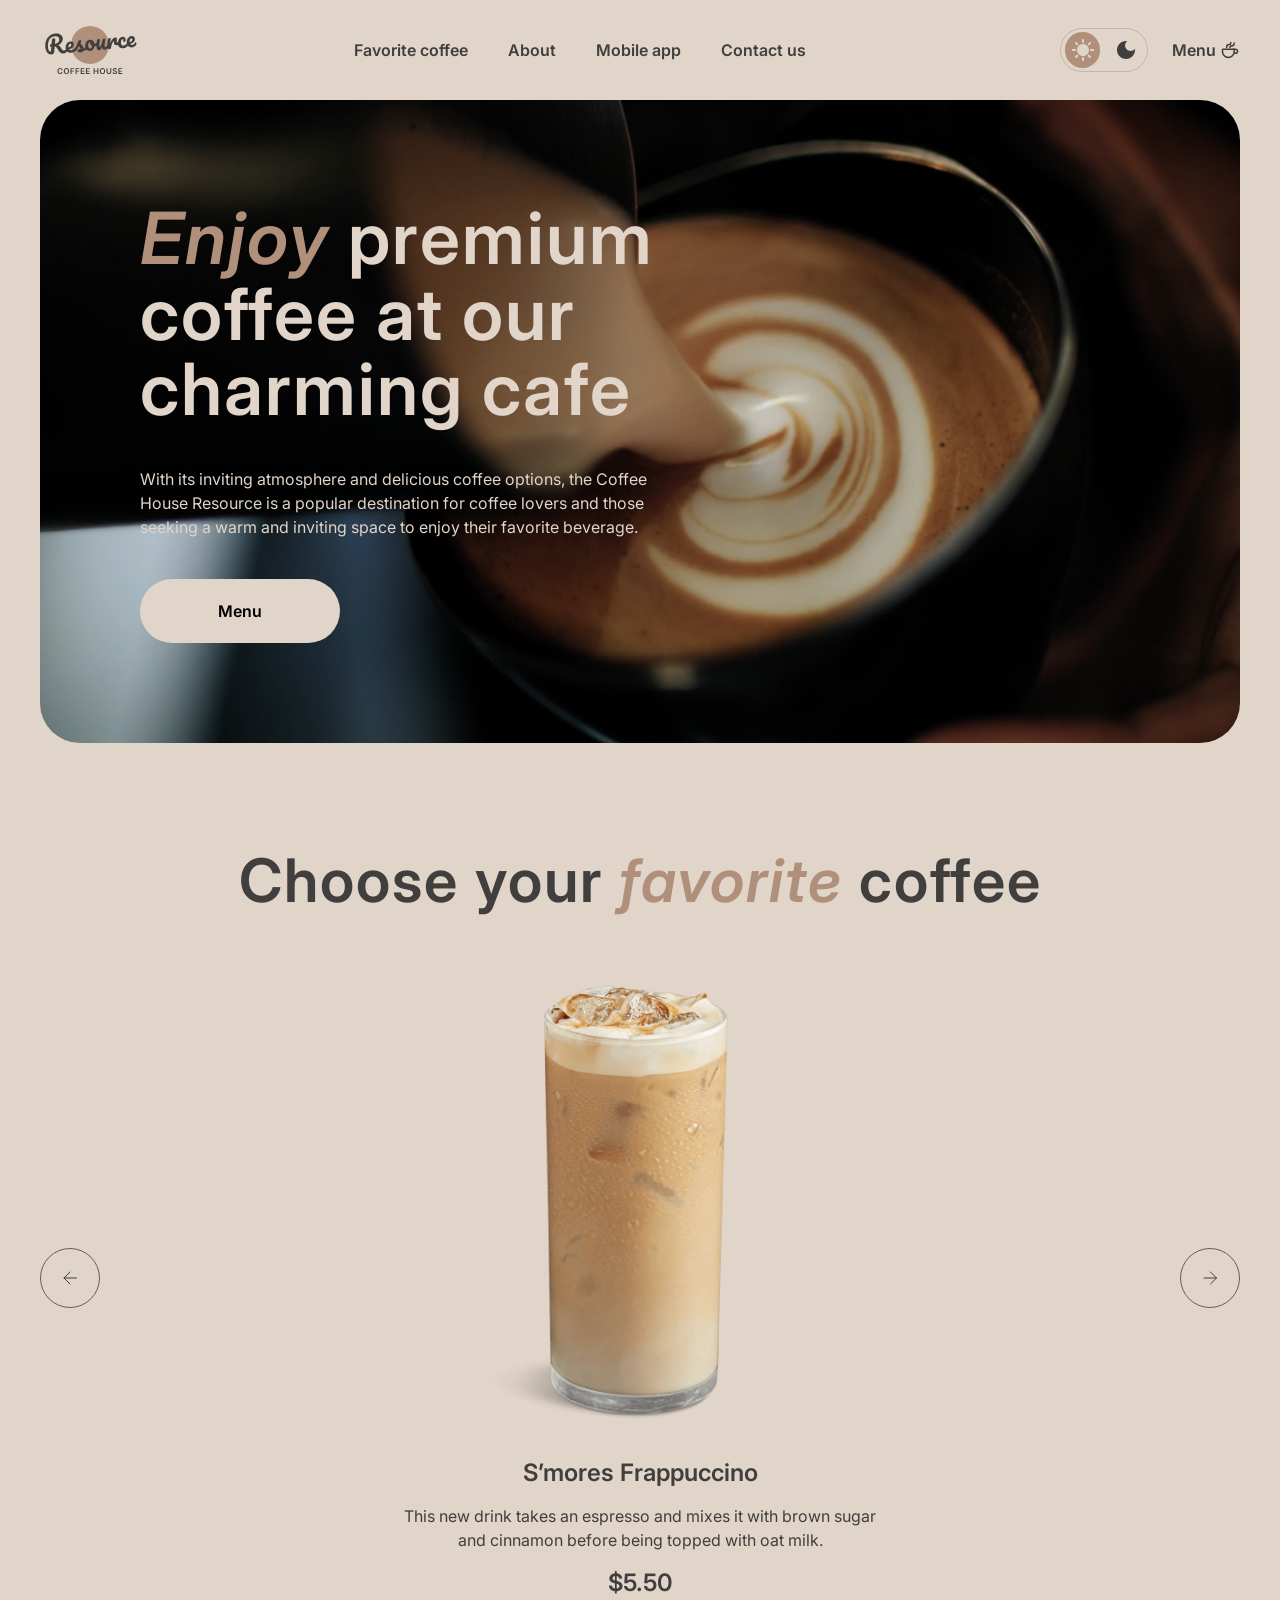
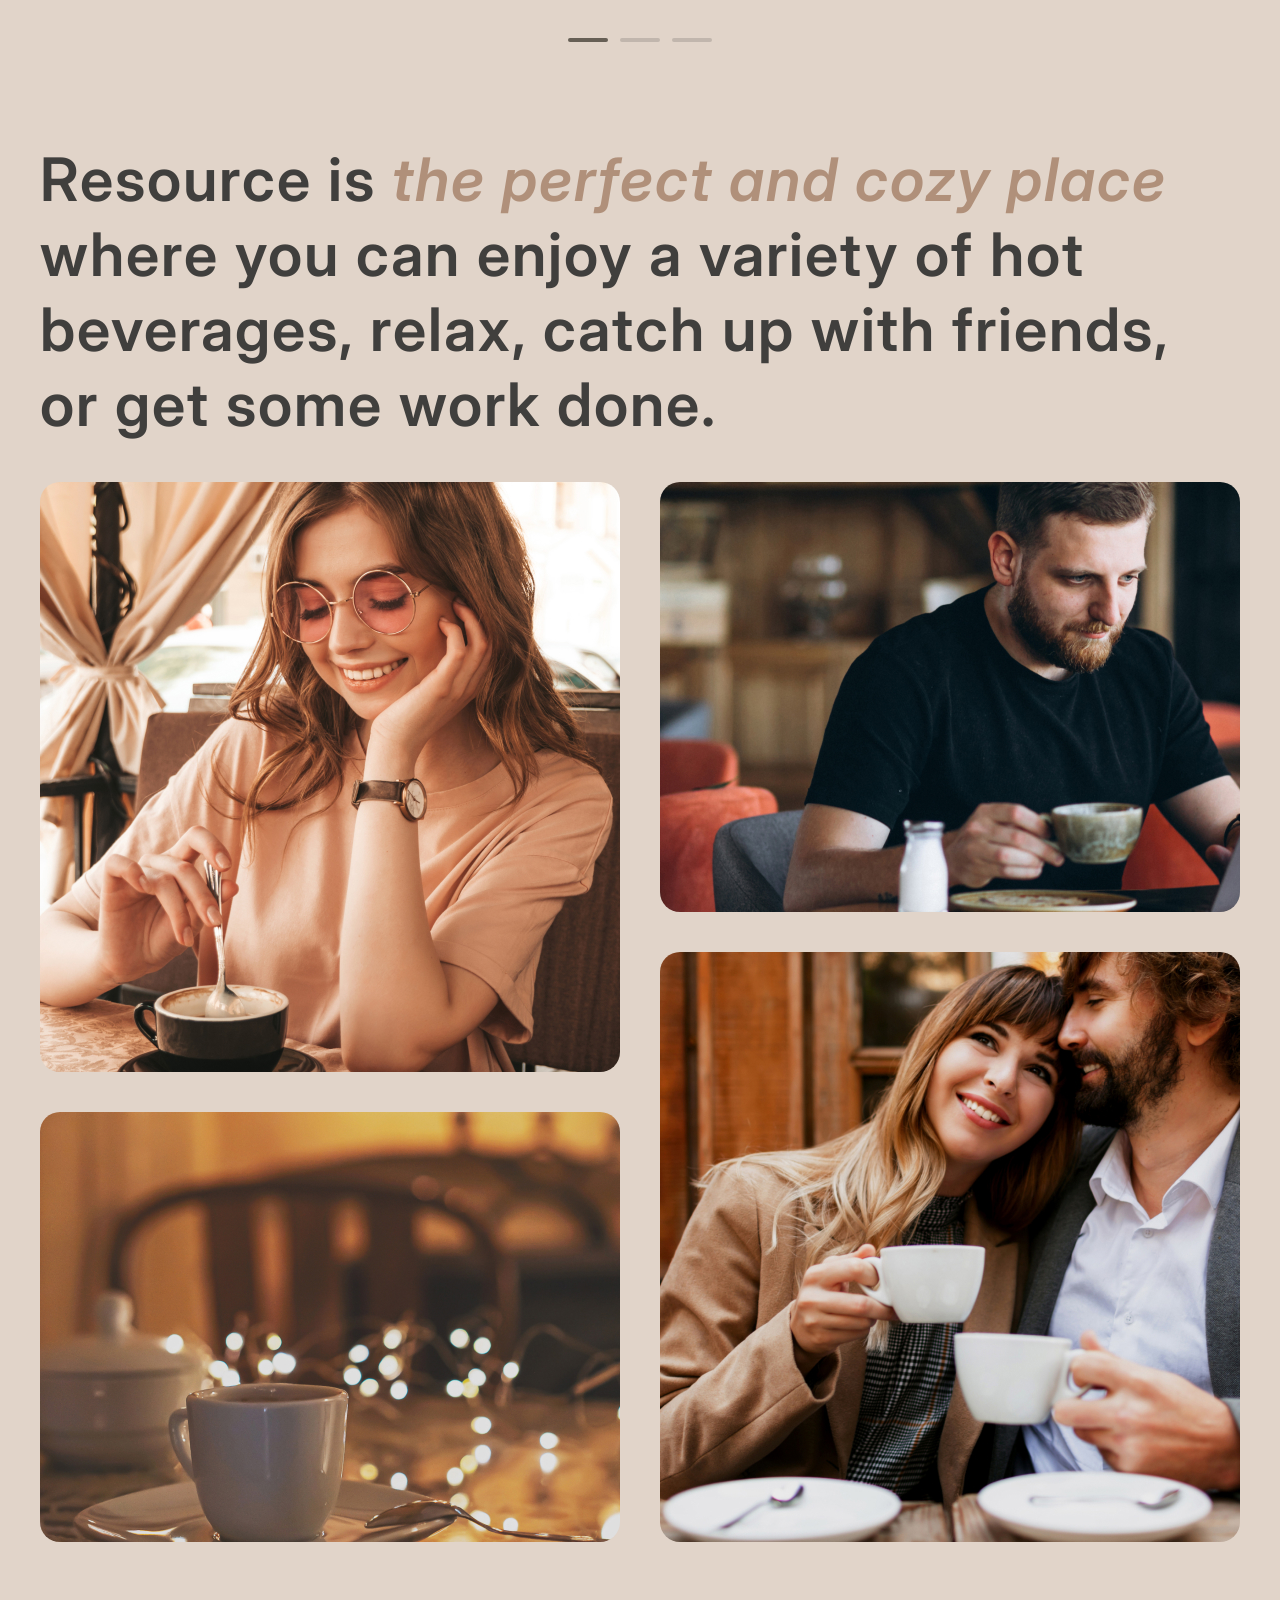
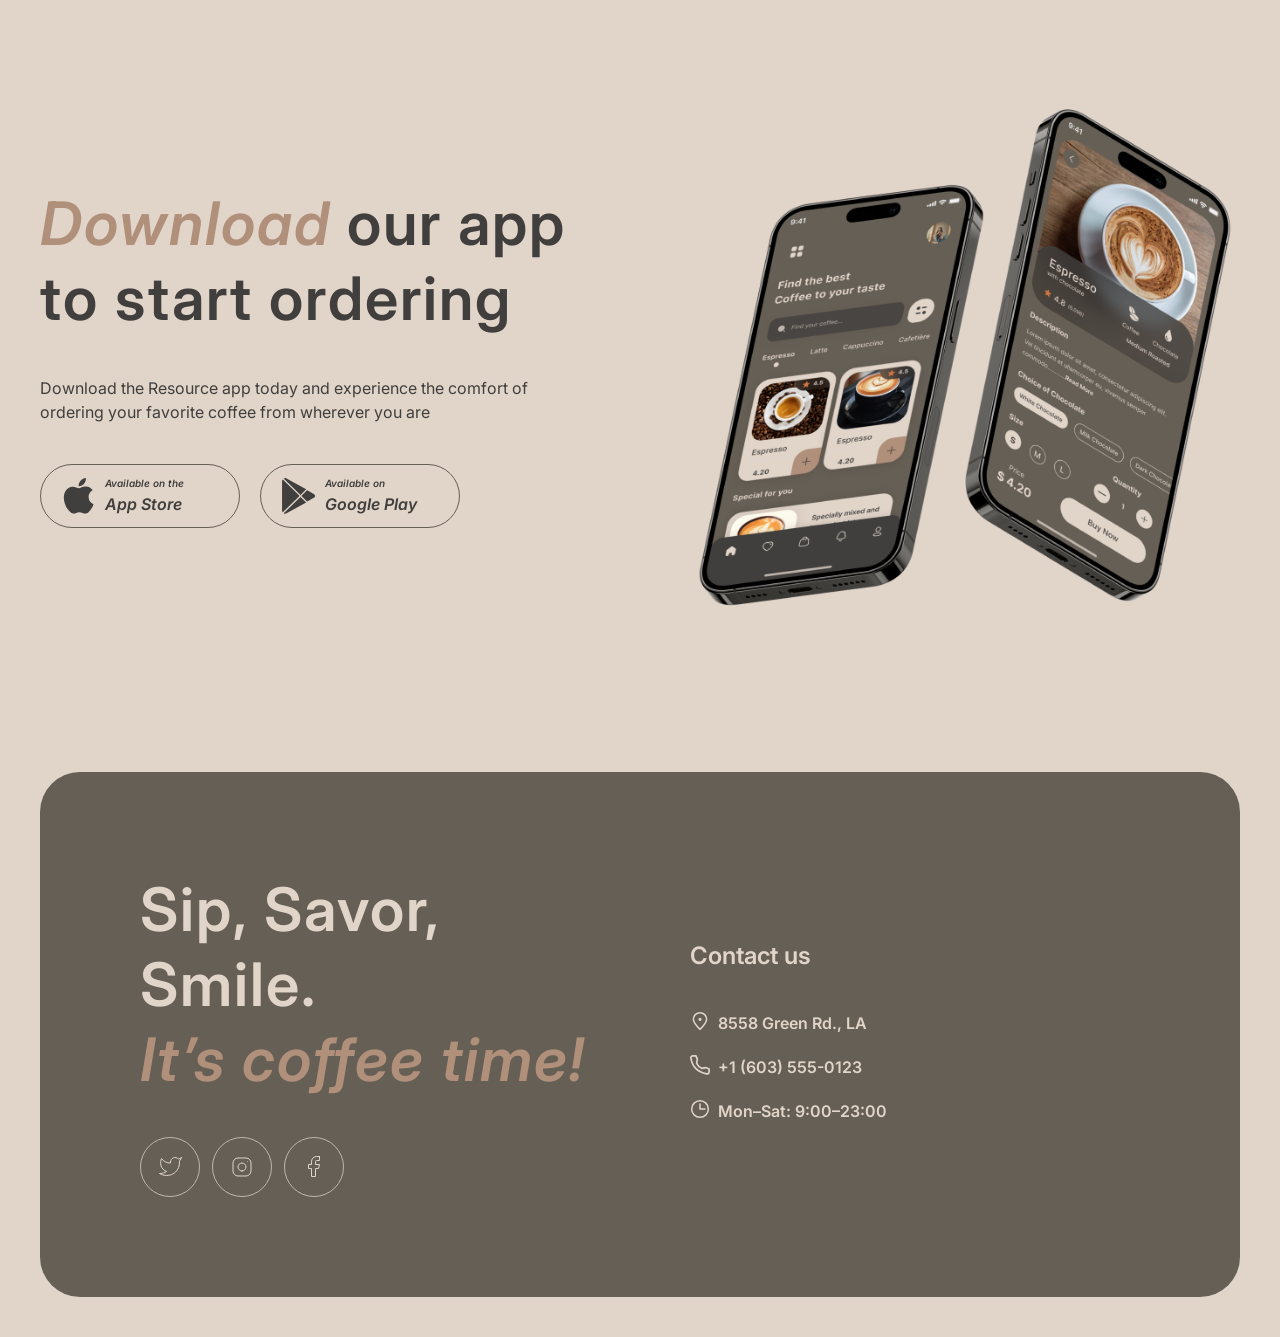
==== index.html @ 94bfe6f6 "feat: add anchors for both pages" ====
<!DOCTYPE html>
<html lang="en">
<head>
    <meta charset="UTF-8">
    <meta name="viewport" content="width=device-width, initial-scale=1.0">
    <link rel="preconnect" href="https://fonts.googleapis.com">
    <link rel="preconnect" href="https://fonts.gstatic.com" crossorigin>
    <link href="https://fonts.googleapis.com/css2?family=Inter:ital,opsz,wght@0,14..32,100..900;1,14..32,100..900&family=Montserrat:ital,wght@0,100..900;1,100..900&display=swap" rel="stylesheet">
    <link rel="stylesheet" href="css/general.css">
    <link rel="stylesheet" href="css/main.css">
    <title>Coffee House</title>
</head>
<body>
    <div class="container light-theme">
        <header>
            <a class="logo" href="#">
                <img src="images/logo.svg" alt="Coffee House logo">
            </a>
            <nav>
                <ul>
                    <li><a class="action" href="#fav-coffee">Favorite coffee</a></li>
                    <li><a class="action" href="#about">About</a></li>
                    <li><a class="action" href="#mobile-app">Mobile app</a></li>
                    <li><a class="action" href="#contacts-offer">Contact us</a></li>
                </ul>
            </nav>
            <div class="header-actions">
                <div class="theme-switch">
                    <div class="light active">
                        <img src="images/sun.svg" alt="sun icon">
                    </div>
                    <div class="dark">
                        <img src="images/moon.svg" alt="moon icon">
                    </div>
                </div>
                <div class="coffee-menu">
                    <a class="action" href="menu.html">
                        <p class="action">Menu</p>
                        <img src="images/coffee-cup.svg" alt="coffee cup icon">
                    </a>
                </div>
                <div class="burger-menu">
                    <svg width="18" height="10" viewBox="0 0 18 10" fill="none" xmlns="http://www.w3.org/2000/svg">
                        <path d="M0.75 0.75H16.75" stroke="#403F3D" stroke-width="1.5" stroke-linecap="round" stroke-linejoin="round"/>
                        <path d="M0.75 8.75H16.75" stroke="#403F3D" stroke-width="1.5" stroke-linecap="round" stroke-linejoin="round"/>
                    </svg>
                </div>
            </div>
        </header>
        <main>
            <section id="hero" class="hero">
                <div class="hero-offer">
                    <h1><span>Enjoy</span> premium coffee at our charming cafe</h1>
                    <p class="medium">With its inviting atmosphere and delicious coffee options, the Coffee House Resource is a popular destination for coffee lovers and those seeking a warm and inviting space to enjoy their favorite beverage.</p>
                    <button class="action">
                        <p>Menu</p>
                        <img src="images/coffee-cup.svg" alt="coffee cup icon">
                    </button>
                </div>
            </section>
            <section id="fav-coffee" class="fav-coffee">
                <h2>Choose your <span>favorite</span> coffee</h2>
                <div class="fav-coffee-slider">
                    <div class="slider">
                        <button class="prev">
                            <img src="images/arrow-left.svg" alt="previous button">
                        </button>
                        <div class="row-slider">
                            <div class="slider-content">
                                <div class="slider-image"></div>
                                <div class="slider-description">
                                    <h3 class="name">S’mores Frappuccino</h3>
                                    <p class="medium">This new drink takes an espresso and mixes it with brown sugar and cinnamon before being topped with oat milk.</p>
                                    <h3 class="price">$5.50</h3>
                                </div>
                            </div>
                        </div>
                        <button class="next">
                            <img src="images/arrow-right.svg" alt="next button">
                        </button>
                    </div>
                    <div class="controls">
                        <svg width="40" height="4" viewBox="0 0 40 4" fill="none" xmlns="http://www.w3.org/2000/svg">
                            <rect width="40" height="4" rx="2" fill="#665F55"/>
                        </svg>
                        <svg width="40" height="4" viewBox="0 0 40 4" fill="none" xmlns="http://www.w3.org/2000/svg">
                            <rect width="40" height="4" rx="2" fill="#C1B6AD"/>
                        </svg>
                        <svg width="40" height="4" viewBox="0 0 40 4" fill="none" xmlns="http://www.w3.org/2000/svg">
                            <rect width="40" height="4" rx="2" fill="#C1B6AD"/>
                        </svg>
                    </div>
                </div>
            </section>
            <section id="about" class="about">
                <h2>Resource is <span>the perfect and cozy place</span> where you can enjoy a variety of hot beverages, relax, catch up with friends, or get some work done.</h2>
                <div class="about-images">
                    <div class="col-1">
                        <div class="row-1"></div>
                        <div class="row-2"></div>
                    </div>
                    <div class="col-2">
                        <div class="row-3"></div>
                        <div class="row-4"></div>
                    </div>
                </div>
            </section>
            <section id="mobile-app" class="mobile-app">
                <div class="mobile-app-offer">
                    <h2><span>Download</span> our app<br>to start ordering</h2>
                    <p class="medium">Download the Resource app today and experience the comfort of ordering your favorite coffee from wherever you are</p>
                    <div class="buttons">
                        <a class="action" href="#">
                            <img src="images/app-store.svg" alt="App Store logo">
                            <div class="text">
                                <span class="caption">Available on the</span>
                                <span class="action">App Store</span>
                            </div>
                        </a>
                        <a class="action" href="#">
                            <img src="images/google-play.svg" alt="Google Play logo">
                            <div class="text">
                                <span class="caption">Available on</span>
                                <span class="action">Google Play</span>
                            </div>
                        </a>
                    </div>
                </div>
                <div class="mobile-app-image"></div>
            </section>
        </main>
        <footer>
            <div id="contacts-offer" class="contacts-offer">
                <h2>Sip, Savor, Smile. <br><span>It’s coffee time!</span></h2>
                <div class="socials">
                    <button><img src="images/twitter.svg" alt="twitter icon"></button>
                    <button><img src="images/instagram.svg" alt="instagram icon"></button>
                    <button><img src="images/facebook.svg" alt="facebook icon"></button>
                </div>
            </div>
            <div class="contacts-info">
                <h3>Contact us</h3>
                <div class="contacts">
                    <div class="contact-item">
                        <img src="images/pin.svg" alt="location icon">
                        <p class="action">8558 Green Rd.,  LA</p>
                    </div>
                    <div class="contact-item">
                        <img src="images/tel.svg" alt="phone icon">
                        <p class="action">+1 (603) 555-0123</p>
                    </div>
                    <div class="contact-item">
                        <img src="images/clock.svg" alt="clock icon">
                        <p class="action">Mon–Sat: 9:00–23:00</p>
                    </div>
                </div>
            </div>
        </footer>
    </div>
</body>
</html>
---- css/general.css ----
/* General Styles */
:root {
    --text-primary: #403F3D;
    --text-inverse: #E1D4C9;
    --text-accent: #B0907A;
    --bg-page: #E1D4C9;
    --bg-container: #665F55;
    --bg-overlay: #403F3DCC;
    --border-primary: #C1B6AD;
    --border-inverse: #665F55;

    --dark-text-primary: #E1D4C9;
    --dark-text-inverse: #E1D4C9;
    --dark-text-accent: #B0907A;
    --dark-bg-page: #292826;
    --dark-bg-container: #403F3D;
    --dark-bg-overlay: #292826CC;
    --dark-border-primary: #665F55;
    --dark-border-inverse: #C1B6AD;

    --backdrop-overlay: #403F3DCC;
}

@import url('https://fonts.googleapis.com/css2?family=Inter:ital,opsz,wght@0,14..32,100..900;1,14..32,100..900&family=Montserrat:ital,wght@0,100..900;1,100..900&display=swap');

h1 {
    font-family: Inter;
    font-weight: 600;
    font-style: Semi Bold;
    font-size: 72px;
    line-height: 105%;
    letter-spacing: 2px;
}

h1.accent {
    font-style: Italic;
}

h2 {
    font-family: Inter;
    font-weight: 600;
    font-style: Semi Bold;
    font-size: 60px;
    line-height: 125%;
    letter-spacing: 2px;
}

h2.accent {
    font-style: Italic;
}

h3 {
    font-family: Inter;
    font-weight: 600;
    font-style: Semi Bold;
    font-size: 24px;
    line-height: 125%;
    letter-spacing: 0%;
}

.medium {
    font-family: Inter;
    font-weight: 400;
    font-style: Regular;
    font-size: 16px;
    line-height: 150%;
    letter-spacing: 0px;
}

.caption {
    font-family: Inter;
    font-weight: 600;
    font-style: Semi Bold;
    font-size: 10px;
    line-height: 140%;
    letter-spacing: 0%;
}

.action {
    font-family: Inter;
    font-weight: 600;
    font-style: Semi Bold;
    font-size: 16px;
    line-height: 150%;
    letter-spacing: 0%;
}

.burger-link {
    font-family: Inter;
    font-weight: 600;
    font-style: Semi Bold;
    font-size: 32px;
    line-height: 125%;
    letter-spacing: 0%;
}
/* End of General Styles */

/*================================================================================*/

/* Reset Styles */
* {
    box-sizing: border-box;
    margin: 0;
    padding: 0;
}

html {
    scroll-behavior: smooth;
}

a {
    text-decoration: none;
    color: inherit;
}
/* End of Reset Styles */

/* Container Styles */
.container {
    max-width: 1440px;
    margin: 0 auto;
    display: flex;
    flex-direction: column;
    padding: 20px 40px 40px;
}

.container.light-theme {
    background-color: var(--bg-page);
    color: var(--text-primary);
}

.container.light-theme span {
    color: var(--text-accent);
    font-style: Italic;
}

.container.light-theme .hero, .container.light-theme footer {
    color: var(--text-inverse);
}
/* End of Container Styles */

/* Header Styles */
.logo {
    display: flex;
}

header {
    display: flex;
    justify-content: space-between;
    align-items: center;

    margin-bottom: 20px;
}

header > nav {
    margin-right: 40px;
}

header > nav > ul {
    display: flex;
    gap: 40px;
    list-style: none;
}

.header-actions {
    display: flex;
    gap: 24px;
    align-items: center;
}

.theme-switch {
    display: flex;
    align-items: center;
    justify-content: space-between;
    gap: 8px;

    padding: 4px;
    width: 88px;
    height: 44px;
    
    border: 1px solid var(--border-primary);
    border-radius: 100px;
}

.light, .dark {
    display: flex;
    align-items: center;
    justify-content: center;

    padding: 1px;
    width: 36px;
    height: 36px;

    border-radius: 100px;
    cursor: pointer;
}

.light.active {
    background-color: var(--text-accent);
}

.coffee-menu {
    display: flex;
    align-items: center;
    justify-content: space-between;
    gap: 8px;
}

.coffee-menu a {
    display: flex;
    align-items: center;
    gap: 4px;

    height: 28px;
}

.burger-menu {
    display: none;
}
/* End of Header Styles */

/*Footer Styles */
footer {
    display: flex;
    justify-content: space-between;
    align-items: center;

    margin-top: 100px;
    padding: 100px;
    border-radius: 40px;
    gap: 100px;

    background-color: var(--bg-container);
}

.contacts-offer {
    display: flex;
    flex-direction: column;
    gap: 40px;

    flex: 1;
}

.socials {
    display: flex;
    gap: 12px;
}

.socials button {
    display: flex;
    align-items: center;
    justify-content: center;

    width: 60px;
    height: 60px;

    border-radius: 100px;
    border: 1px solid var(--border-primary);

    background-color: var(--bg-container);
    cursor: pointer;
}

.contacts-info {
    display: flex;
    flex-direction: column;
    gap: 40px;

    flex: 1;
}

.contacts {
    display: flex;
    flex-direction: column;
    gap: 16px;
}

.contact-item {
    display: flex;
    align-items: flex-start;
    gap: 8px;

    height: 28px;
}
/* End of Footer Styles */

@media (max-width: 768px) {
    /* Responsive Header Styles */
    .burger-menu {
        display: flex;
        align-items: center;
        justify-content: center;

        width: 44px;
        height: 44px;

        border: 1px solid var(--border-inverse);
        border-radius: 100px;
    }

    .theme-switch {
        width: 104px;
        height: 52px;
    }

    .light, .dark {
        width: 44px;
        height: 44px;
    }

    header > nav, .coffee-menu {
        display: none;
    }
    /* End of Responsive Header Styles */
}

@media (max-width: 992px) {
    /* Responsive Footer Styles for Medium Screens */
    footer {
        flex-direction: column;
        align-items: flex-start;
        padding: 100px 60px;
    }
    /* End of Responsive Footer Styles for Medium Screens */
}

@media (max-width: 380px) {
    /* Responsive Text for Extra Small Screens */
    h1 {
        font-size: 42px;
        line-height: 115%;
    }

    h2 {
        font-size: 32px;
        letter-spacing: 1px;
    }
    /* End of Responsive Text for Extra Small Screens */

    .container {
        padding: 20px 16px 40px;
    }

    /* Header Styles for Extra Small Screens */
    .header-actions {
        gap: 12px;
    }
    /* End of Header Styles for Extra Small Screens */

    footer {
        padding: 60px 16px;
        gap: 40px;
    }
}
---- css/main.css ----
main {
    display: flex;
    flex-direction: column;
    gap: 100px;
}

section {
    max-width: 1360px;
}

/* Hero Section */
.hero {
    background-image: url("../images/img-hero.jpg");
    background-size: cover;
    background-position: center;

    border-radius: 40px;
    padding: 100px;
}

.hero-offer {
    display: flex;
    flex-direction: column;
    justify-content: space-between;
    align-items: start;
    gap: 40px;

    max-width: 530px;
    width: 100%;
}

.hero-offer > button {
    display: flex;
    justify-content: center;
    gap: 8px;

    width: 200px;
    padding: 20px 78px;

    border-radius: 100px;
    border: none;

    background-color: var(--bg-page);
    cursor: pointer;
}

.hero-offer > button img {
    display: none;
}
/* End of Hero Section */

/* Favorite Coffee Section */
.fav-coffee {
    display: flex;
    flex-direction: column;
    align-items: center;
    gap: 40px;
}

.fav-coffee-slider {
    display: flex;
    flex-direction: column;
    gap: 40px;
    width: 100%;
}

.slider {
    display: flex;
    justify-content: space-between;
    align-items: center;
    gap: 40px;
    width: 100%;
}

.slider-content {
    display: flex;
    flex-direction: column;
    gap: 20px;

    max-width: 480px;
}

.slider-image {
    background-image: url("../images/coffee-slider-1.png");
    background-size: cover;
    background-position: center;
    height: 480px;
}

.slider-description {
    display: flex;
    flex-direction: column;
    align-items: center;
    justify-content: center;
    text-align: center;
    gap: 16px;
}

.prev, .next {
    display: flex;
    justify-content: center;
    align-items: center;

    width: 60px;
    height: 60px;
    border-radius: 100px;
    border: 1px solid var(--border-inverse);
    background-color: var(--bg-page);
    cursor: pointer;
}

.controls {
    display: flex;
    justify-content: center;
    align-items: center;
    gap: 12px;
}
/* End of Favorite Coffee Section */

/* About Section */
.about {
    display: flex;
    flex-direction: column;
    gap: 40px;

    text-align: left;
}

.about-images {
    display: flex;
    justify-content: space-between;
    align-items: center;
    gap: 40px;
}

.col-1, .col-2 {
    display: flex;
    flex-direction: column;

    gap: 40px;
    width: 100%;
}

.row-1 {
    background-image: url("../images/about-1.jpg");
}
.row-2 {
    background-image: url("../images/about-2.jpg");
}
.row-3 {
    background-image: url("../images/about-3.jpg");
}
.row-4 {
    background-image: url("../images/about-4.jpg");
}

.row-1, .row-2, .row-3, .row-4 {
    background-position: center;
    border-radius: 20px;
}

.row-1, .row-4 {
    height: 590px;
}

.row-2, .row-3 {
    height: 430px;
}
/* End of About Section */

/* Mobile App Section */
.mobile-app {
    display: flex;
    justify-content: space-between;
    align-items: center;
    gap: 100px;
}

.mobile-app-offer {
    display: flex;
    flex-direction: column;
    gap: 40px;
    flex: 1;
}

.buttons {
    display: flex;
    flex-wrap: wrap;
    gap: 20px;
}

.buttons > a {
    display: flex;
    align-items: center;

    width: 200px;
    height: 64px;
    padding: 12px 20px;
    gap: 8px;

    border: 1px solid var(--border-inverse);
    border-radius: 100px;
}

.buttons > a > .text {
    display: flex;
    flex-direction: column;
    gap: 2px;
}

.buttons > a > .text > span {
    color: var(--text-primary);
}

.buttons > a > img {
    width: 36px;
    height: 36px;
}

.mobile-app-image {
    width: 100%;
    height: 630px;
    background-image: url("../images/mobile-screens.png");
    background-size: contain;
    background-position: center;
    background-repeat: no-repeat;
    flex: 1;
}
/* End of Mobile App Section */

/*==========================================================================================*/

@media (max-width: 768px) {
    /* Responsive Hero Section */
    .hero {
        padding: 100px 60px;
    }

    .hero-offer > button img {
        display: block;
    }
    /* End of Responsive Hero Section */

    /* Responsive Favorite Coffee Section */
    .fav-coffee {
        text-align: center;
    }
    /* End of Responsive Favorite Coffee Section */

    /* Responsive About Section */
    .about-images {
        flex-direction: column;
    }
    
    .row-2, .row-3 {
        display: none;
    }
    /* End of Responsive About Section */
}

@media (max-width: 992px) {
    /* Responsive Mobile App Section */
    .mobile-app {
        flex-direction: column;
    }

    .mobile-app-image {
        flex: auto;
    }
    /* End of Responsive Mobile App Section */
}

@media (max-width: 380px) {
    /* Responsive Hero Section for Extra Small Screens */
    .hero {
        padding: 60px 16px;
    }
    /* End of Responsive Hero Section for Extra Small Screens */

    /* Favorite Coffee Section for Extra Small Screens */
    .slider-image {
        height: 348px;
    }

    .prev, .next {
        display: none;
    }
    /* End of Favorite Coffee Section for Extra Small Screens */

    /* Responsive Mobile App Section for Extra Small Screens */
    .mobile-app {
        gap: 40px;
    }

    .mobile-app-image {
        height: 348px;
    }
    /* End of Responsive Mobile App Section for Extra Small Screens */
}
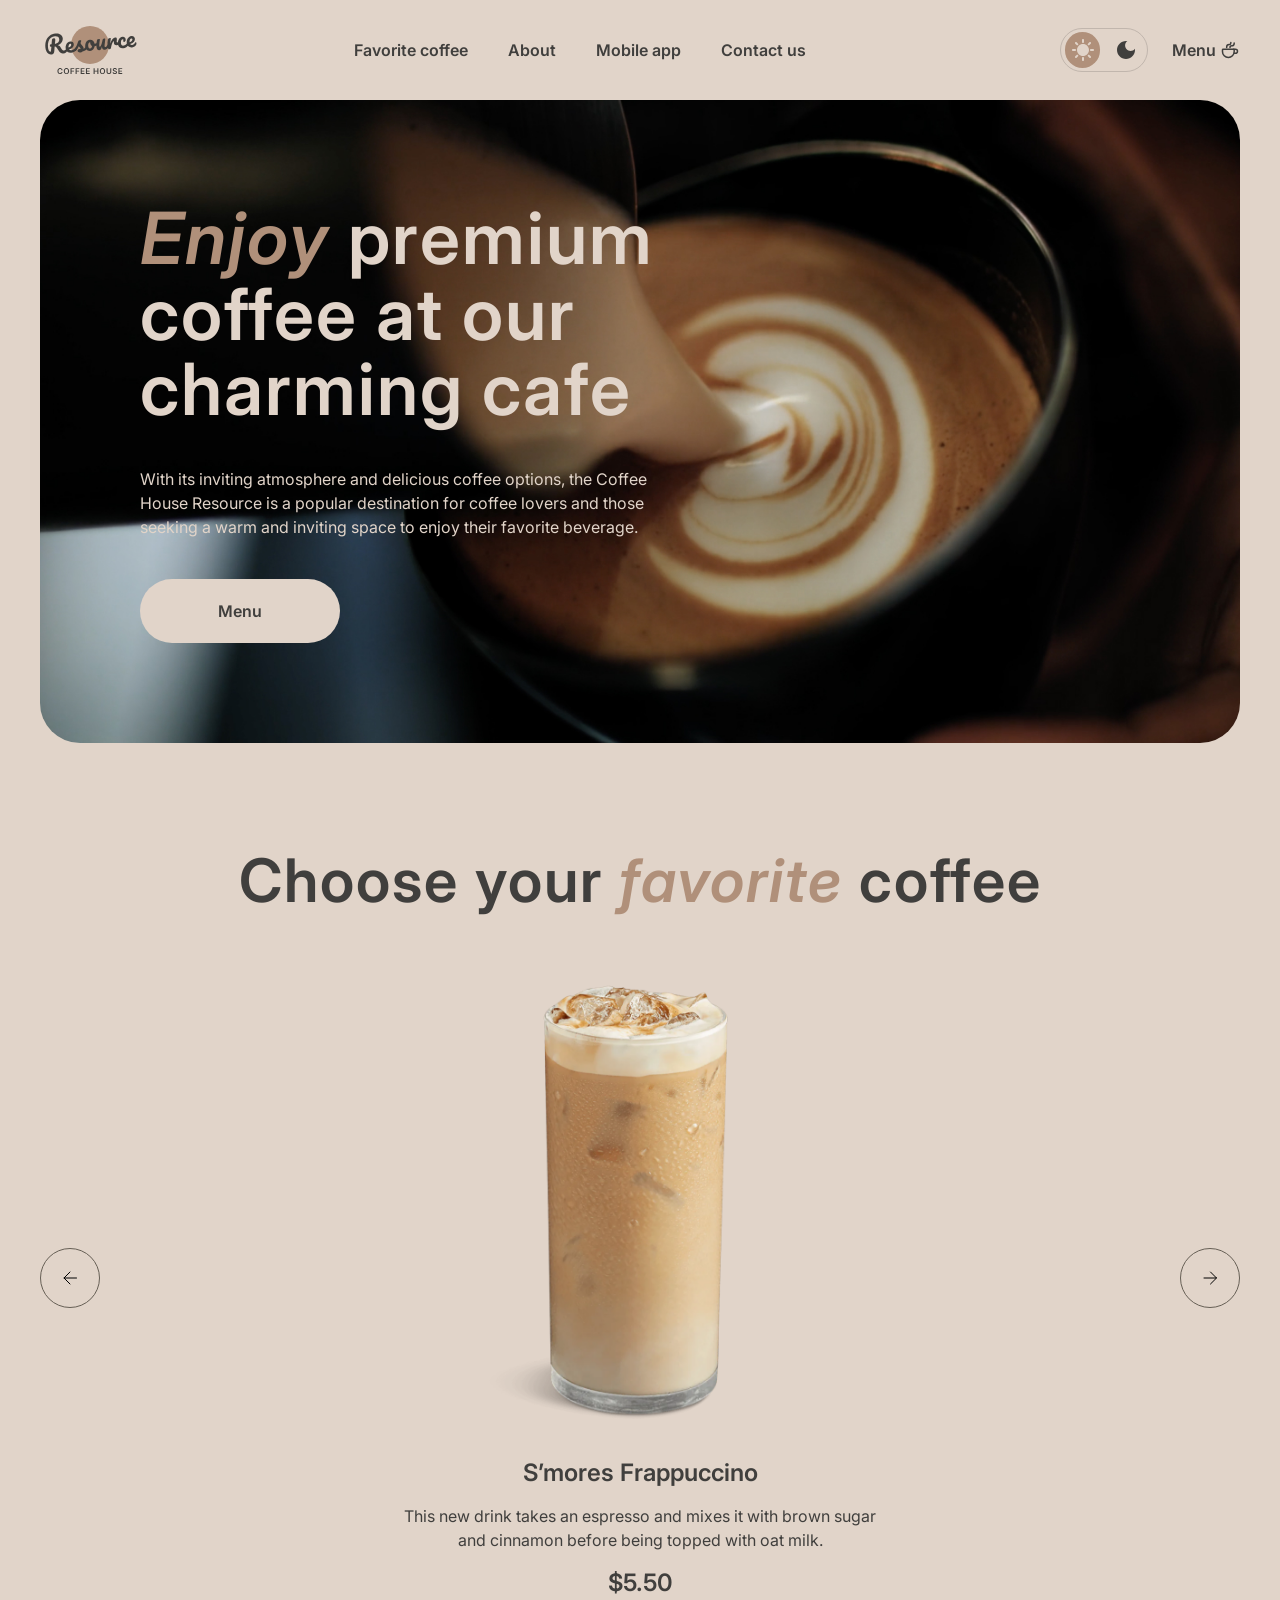
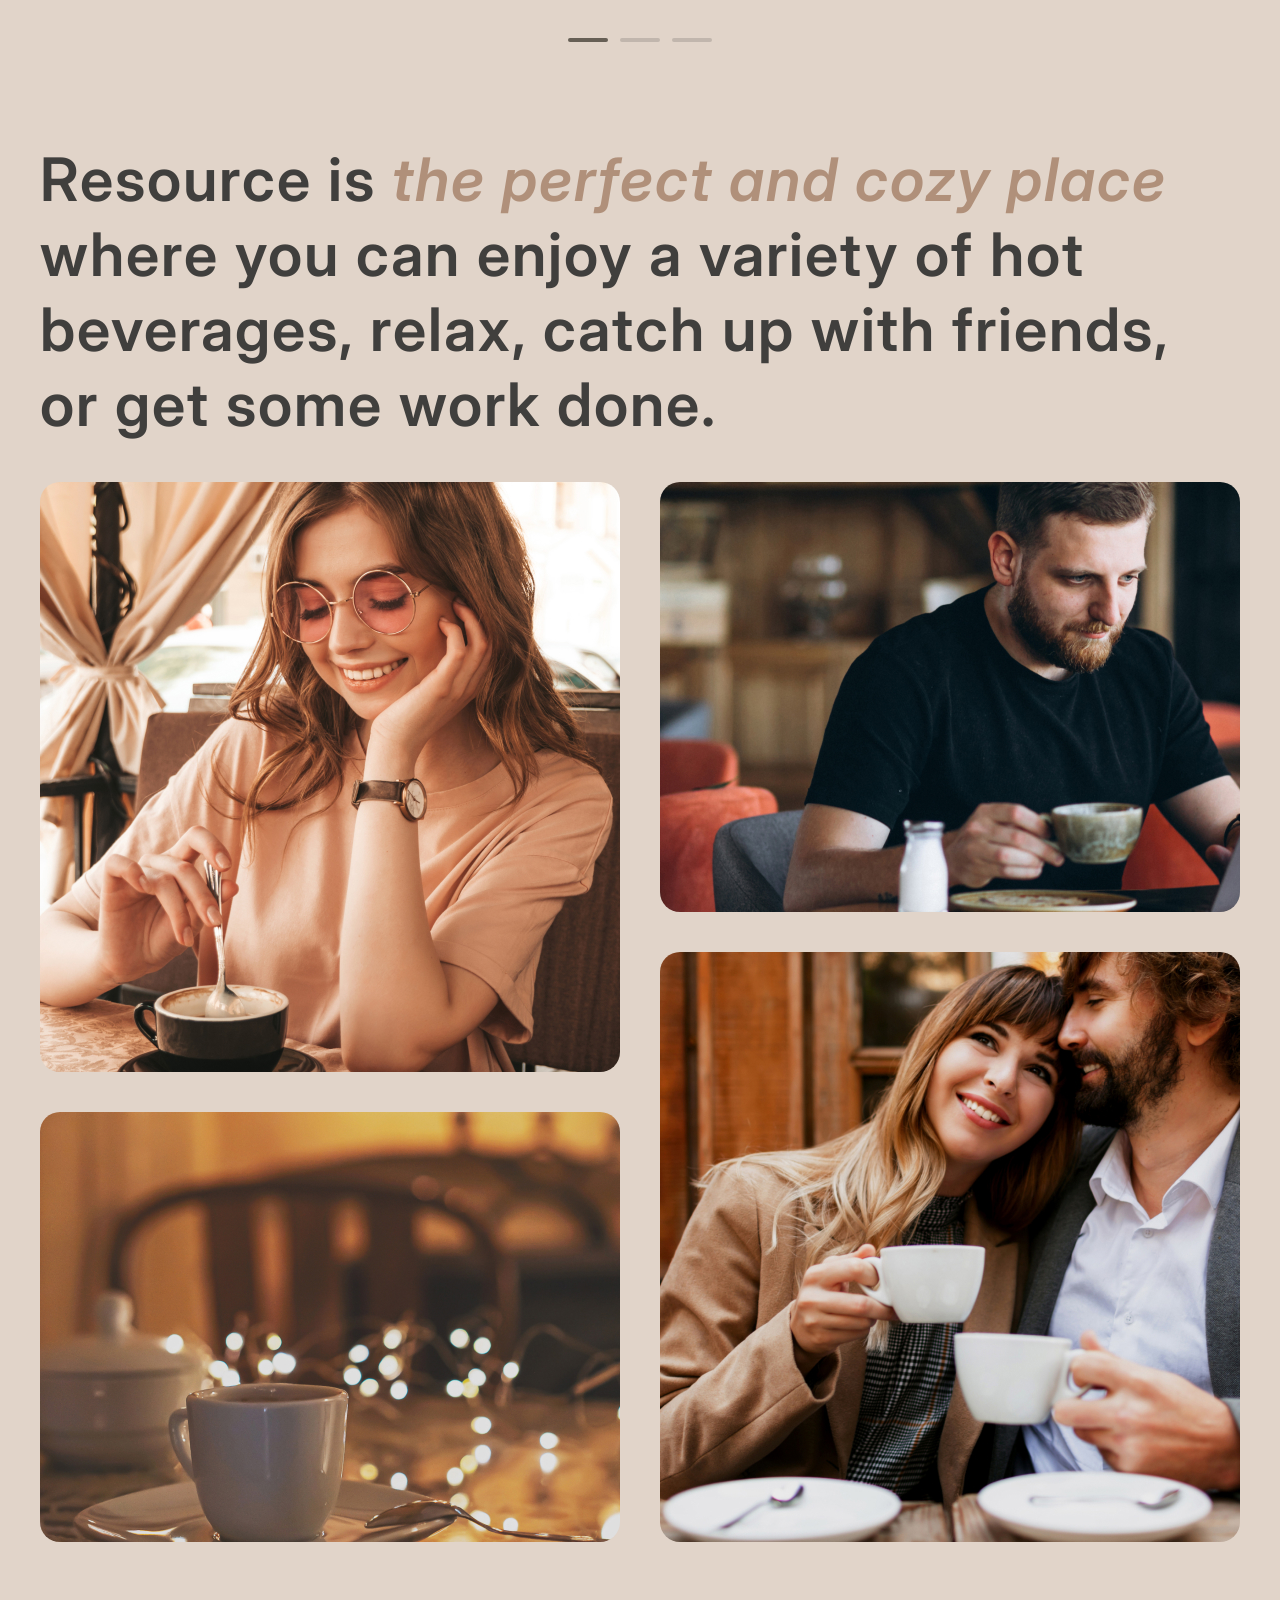
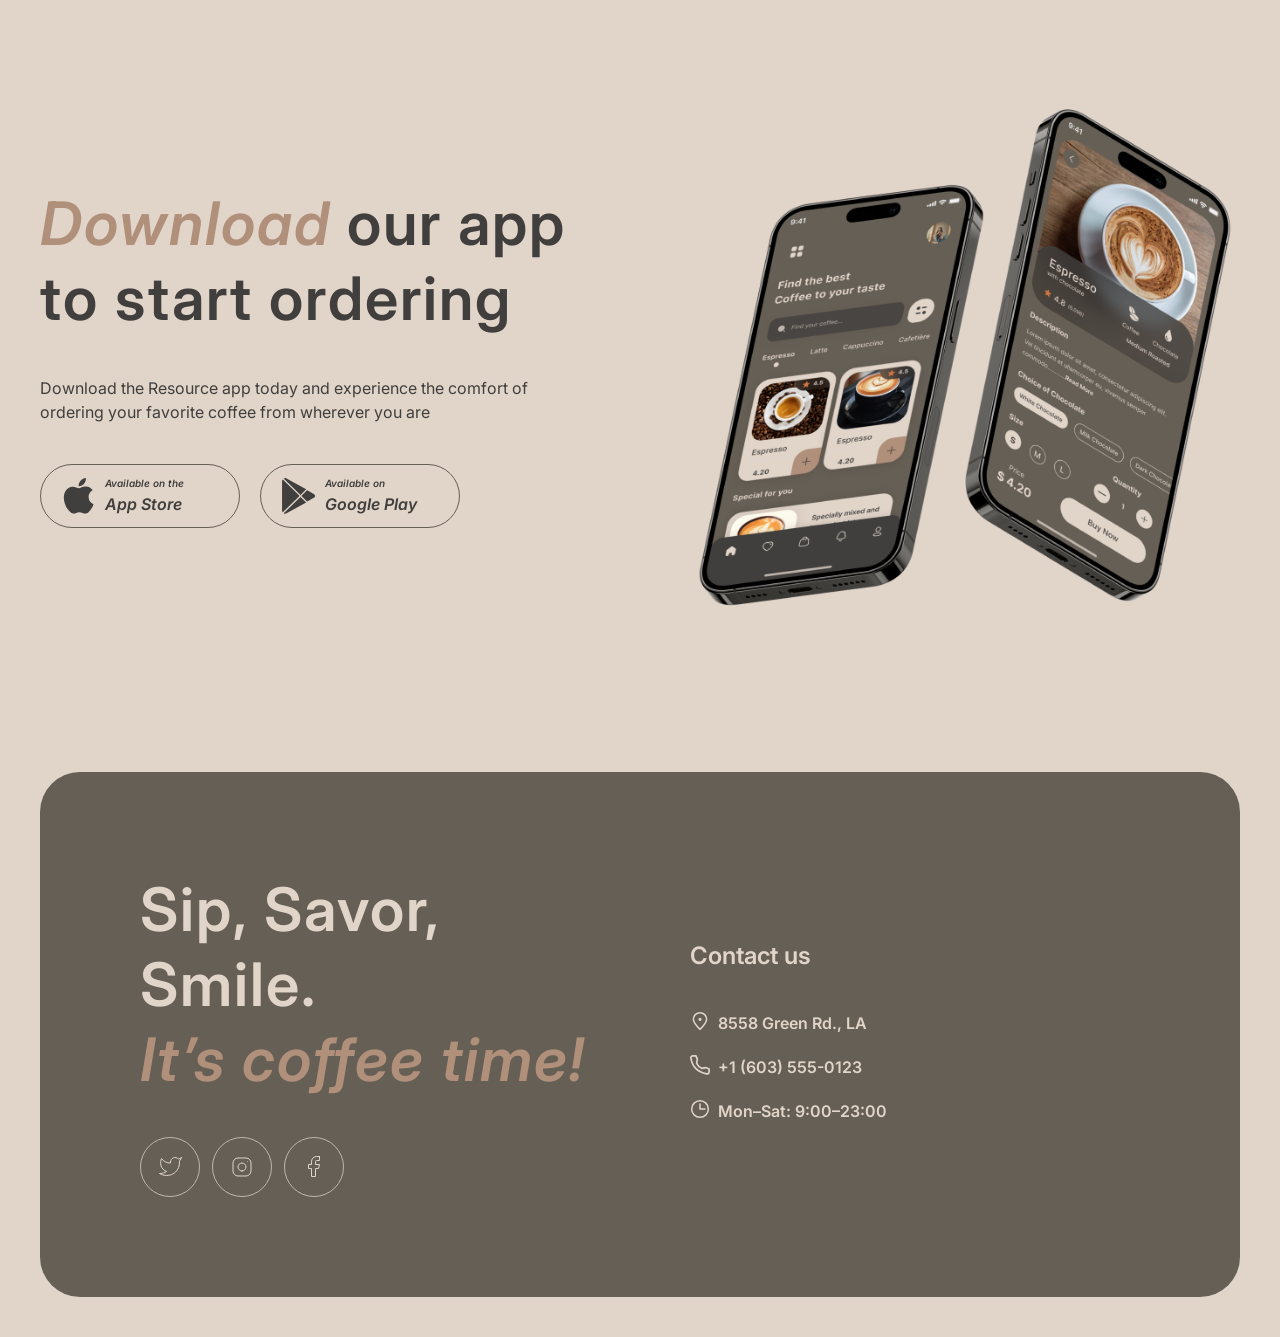
==== commit a59f7843: "feat: add hover effects" ====
--- a/index.html
+++ b/index.html
@@ -8,6 +8,7 @@
     <link href="https://fonts.googleapis.com/css2?family=Inter:ital,opsz,wght@0,14..32,100..900;1,14..32,100..900&family=Montserrat:ital,wght@0,100..900;1,100..900&display=swap" rel="stylesheet">
     <link rel="stylesheet" href="css/general.css">
     <link rel="stylesheet" href="css/main.css">
+    <link rel="stylesheet" href="css/hover.css">
     <title>Coffee House</title>
 </head>
 <body>
@@ -27,10 +28,14 @@
             <div class="header-actions">
                 <div class="theme-switch">
                     <div class="light active">
-                        <img src="images/sun.svg" alt="sun icon">
+                        <svg width="22" height="22" viewBox="0 0 22 22" xmlns="http://www.w3.org/2000/svg">
+                            <path d="M10 3V1C10 0.45 10.45 0 11 0C11.55 0 12 0.45 12 1V3C12 3.55 11.55 4 11 4C10.45 4 10 3.55 10 3ZM17.36 6.05L18.77 4.63C19.16 4.24 19.16 3.61 18.77 3.22C18.38 2.83 17.75 2.83 17.36 3.22L15.95 4.64C15.56 5.03 15.56 5.66 15.95 6.05C16.34 6.44 16.97 6.44 17.36 6.05ZM21 10H19C18.45 10 18 10.45 18 11C18 11.55 18.45 12 19 12H21C21.55 12 22 11.55 22 11C22 10.45 21.55 10 21 10ZM11 18C10.45 18 10 18.45 10 19V21C10 21.55 10.45 22 11 22C11.55 22 12 21.55 12 21V19C12 18.45 11.55 18 11 18ZM4.64 6.05L3.22 4.64C2.83 4.25 2.83 3.61 3.22 3.23C3.61 2.85 4.25 2.84 4.63 3.23L6.04 4.64C6.43 5.03 6.43 5.67 6.04 6.05C5.65 6.43 5.02 6.44 4.64 6.05ZM15.95 15.95C15.56 16.34 15.56 16.98 15.95 17.36L17.36 18.77C17.75 19.16 18.39 19.16 18.77 18.77C19.16 18.38 19.16 17.74 18.77 17.36L17.36 15.95C16.98 15.56 16.34 15.56 15.95 15.95ZM1 12H3C3.55 12 4 11.55 4 11C4 10.45 3.55 10 3 10H1C0.45 10 0 10.45 0 11C0 11.55 0.45 12 1 12ZM4.64 18.78L6.05 17.37C6.44 16.98 6.44 16.34 6.05 15.96C5.66 15.58 5.02 15.57 4.64 15.96L3.23 17.37C2.84 17.76 2.84 18.4 3.23 18.78C3.61 19.17 4.25 19.17 4.64 18.78ZM11 5C7.69 5 5 7.69 5 11C5 14.31 7.69 17 11 17C14.31 17 17 14.31 17 11C17 7.69 14.31 5 11 5Z"/>
+                        </svg>
                     </div>
                     <div class="dark">
-                        <img src="images/moon.svg" alt="moon icon">
+                        <svg width="18" height="18" viewBox="0 0 18 18" xmlns="http://www.w3.org/2000/svg">
+                            <path d="M9 0C4.03 0 0 4.03 0 9C0 13.97 4.03 18 9 18C13.97 18 18 13.97 18 9C18 8.54 17.96 8.08 17.9 7.64C16.92 9.01 15.32 9.9 13.5 9.9C10.52 9.9 8.1 7.48 8.1 4.5C8.1 2.69 8.99 1.08 10.36 0.0999999C9.92 0.0399999 9.46 0 9 0Z"/>
+                        </svg>
                     </div>
                 </div>
                 <div class="coffee-menu">
@@ -52,10 +57,10 @@
                 <div class="hero-offer">
                     <h1><span>Enjoy</span> premium coffee at our charming cafe</h1>
                     <p class="medium">With its inviting atmosphere and delicious coffee options, the Coffee House Resource is a popular destination for coffee lovers and those seeking a warm and inviting space to enjoy their favorite beverage.</p>
-                    <button class="action">
+                    <a class="action" href="menu.html">
                         <p>Menu</p>
                         <img src="images/coffee-cup.svg" alt="coffee cup icon">
-                    </button>
+                    </a>
                 </div>
             </section>
             <section id="fav-coffee" class="fav-coffee">
@@ -63,7 +68,9 @@
                 <div class="fav-coffee-slider">
                     <div class="slider">
                         <button class="prev">
-                            <img src="images/arrow-left.svg" alt="previous button">
+                            <svg width="24" height="24" viewBox="0 0 24 24" fill="none" xmlns="http://www.w3.org/2000/svg">
+                                <path d="M18.5 12H6M12 18L6 12L12 6" stroke="currentColor" stroke-linecap="round" stroke-linejoin="round"/>
+                            </svg>
                         </button>
                         <div class="row-slider">
                             <div class="slider-content">
@@ -76,7 +83,9 @@
                             </div>
                         </div>
                         <button class="next">
-                            <img src="images/arrow-right.svg" alt="next button">
+                            <svg width="24" height="24" viewBox="0 0 24 24" fill="none" xmlns="http://www.w3.org/2000/svg">
+                                <path d="M6 12H18.5M12.5 18L18.5 12L12.5 6" stroke="currentColor" stroke-linecap="round" stroke-linejoin="round"/>
+                            </svg>
                         </button>
                     </div>
                     <div class="controls">
@@ -111,14 +120,22 @@
                     <p class="medium">Download the Resource app today and experience the comfort of ordering your favorite coffee from wherever you are</p>
                     <div class="buttons">
                         <a class="action" href="#">
-                            <img src="images/app-store.svg" alt="App Store logo">
+                            <svg width="36" height="36" viewBox="0 0 27 32" fill="none" xmlns="http://www.w3.org/2000/svg">
+                                <path d="M22.0578 16.8306C22.021 12.8323 25.4156 10.8871 25.5708 10.7966C23.6483 8.06361 20.6684 7.69021 19.6213 7.66043C17.1185 7.40364 14.6909 9.12057 13.4159 9.12057C12.1156 9.12057 10.1523 7.68524 8.03638 7.72742C5.31352 7.76836 2.76624 9.30541 1.36919 11.6922C-1.51399 16.5589 0.636305 23.7107 3.39861 27.6446C4.7804 29.5711 6.39503 31.7223 8.50843 31.6466C10.576 31.5635 11.3483 30.3614 13.8435 30.3614C16.3157 30.3614 17.0409 31.6466 19.1963 31.5982C21.4153 31.5635 22.8124 29.6629 24.1458 27.719C25.7426 25.5108 26.3839 23.3361 26.4093 23.2245C26.3572 23.2071 22.0998 21.6229 22.0578 16.8306Z"/>
+                                <path d="M17.9863 5.07263C19.0983 3.71671 19.8592 1.872 19.648 0C18.0384 0.0694711 16.0256 1.08549 14.8664 2.41164C13.8409 3.58025 12.9248 5.49566 13.1615 7.29695C14.9695 7.42845 16.8259 6.40747 17.9863 5.07263Z"/>
+                            </svg>
                             <div class="text">
                                 <span class="caption">Available on the</span>
                                 <span class="action">App Store</span>
                             </div>
                         </a>
                         <a class="action" href="#">
-                            <img src="images/google-play.svg" alt="Google Play logo">
+                            <svg width="36" height="36" viewBox="0 0 31 33" fill="none" xmlns="http://www.w3.org/2000/svg">
+                                <path d="M0.572202 1.40292C0.209755 1.77285 0 2.34879 0 3.09466V29.6994C0 30.4452 0.209755 31.0212 0.572202 31.3911L0.661658 31.4723L15.9523 16.5699V16.2181L0.661658 1.31571L0.572202 1.40292Z"/>
+                                <path d="M22.894 21.5399L17.8027 16.57V16.2181L22.9001 11.2481L23.0143 11.3128L29.0509 14.6617C30.7737 15.6121 30.7737 17.176 29.0509 18.1324L23.0143 21.4753L22.894 21.5399V21.5399Z"/>
+                                <path d="M22.0897 22.4007L16.8781 17.3195L1.49805 32.3166C2.07025 32.903 3.00336 32.9737 4.06448 32.3872L22.0897 22.4007"/>
+                                <path d="M22.0897 10.3875L4.06448 0.400992C3.00336 -0.179462 2.07025 -0.108787 1.49805 0.477683L16.8781 15.4688L22.0897 10.3875Z"/>
+                            </svg>
                             <div class="text">
                                 <span class="caption">Available on</span>
                                 <span class="action">Google Play</span>
@@ -133,9 +150,23 @@
             <div id="contacts-offer" class="contacts-offer">
                 <h2>Sip, Savor, Smile. <br><span>It’s coffee time!</span></h2>
                 <div class="socials">
-                    <button><img src="images/twitter.svg" alt="twitter icon"></button>
-                    <button><img src="images/instagram.svg" alt="instagram icon"></button>
-                    <button><img src="images/facebook.svg" alt="facebook icon"></button>
+                    <button>
+                        <svg width="23" height="19" viewBox="0 0 23 19" fill="none" xmlns="http://www.w3.org/2000/svg">
+                            <path d="M22.5 0.510056C22.5 0.510056 20.4821 1.70217 19.36 2.04006C18.7577 1.34757 17.9573 0.856748 17.067 0.633982C16.1767 0.411216 15.2395 0.467251 14.3821 0.794509C13.5247 1.12177 12.7884 1.70446 12.273 2.46377C11.7575 3.22309 11.4877 4.12239 11.5 5.04006V6.04006C9.74263 6.08562 8.00127 5.69587 6.43101 4.9055C4.86074 4.11513 3.51032 2.94869 2.5 1.51006C2.5 1.51006 -1.5 10.5101 7.5 14.5101C5.44053 15.908 2.98716 16.609 0.5 16.5101C9.5 21.5101 20.5 16.5101 20.5 5.01006C20.4991 4.73151 20.4723 4.45365 20.42 4.18006C21.4406 3.17355 22.5 0.510056 22.5 0.510056Z" stroke="currentColor" stroke-linecap="round" stroke-linejoin="round"/>
+                        </svg>
+                    </button>
+                    <button>
+                        <svg width="24" height="24" viewBox="0 0 24 24" fill="none" xmlns="http://www.w3.org/2000/svg">
+                            <path d="M12 16C14.2091 16 16 14.2091 16 12C16 9.79086 14.2091 8 12 8C9.79086 8 8 9.79086 8 12C8 14.2091 9.79086 16 12 16Z" stroke="currentColor" stroke-linecap="round" stroke-linejoin="round"/>
+                            <path d="M3 16V8C3 5.23858 5.23858 3 8 3H16C18.7614 3 21 5.23858 21 8V16C21 18.7614 18.7614 21 16 21H8C5.23858 21 3 18.7614 3 16Z" stroke="currentColor"/>
+                            <path d="M17.5 6.51L17.51 6.49889" stroke="currentColor" stroke-linecap="round" stroke-linejoin="round"/>
+                        </svg>
+                    </button>
+                    <button>
+                        <svg width="12" height="21" viewBox="0 0 12 21" fill="none" xmlns="http://www.w3.org/2000/svg">
+                            <path d="M11.5 0.5H8.5C7.17392 0.5 5.90215 1.02678 4.96447 1.96447C4.02678 2.90215 3.5 4.17392 3.5 5.5V8.5H0.5V12.5H3.5V20.5H7.5V12.5H10.5L11.5 8.5H7.5V5.5C7.5 5.23478 7.60536 4.98043 7.79289 4.79289C7.98043 4.60536 8.23478 4.5 8.5 4.5H11.5V0.5Z" stroke="currentColor" stroke-linecap="round" stroke-linejoin="round"/>
+                        </svg>
+                    </button>
                 </div>
             </div>
             <div class="contacts-info">
--- a/css/general.css
+++ b/css/general.css
@@ -197,6 +197,12 @@
 .light.active {
     background-color: var(--text-accent);
 }
+.light.active > svg {
+    fill: var(--text-inverse);
+}
+.dark > svg {
+    fill: var(--text-primary);
+}
 
 .coffee-menu {
     display: flex;
@@ -260,6 +266,10 @@
     cursor: pointer;
 }
 
+.socials svg {
+    color: var(--text-inverse);
+}
+
 .contacts-info {
     display: flex;
     flex-direction: column;
@@ -280,6 +290,7 @@
     gap: 8px;
 
     height: 28px;
+    cursor: pointer;
 }
 /* End of Footer Styles */
 
--- a/css/main.css
+++ b/css/main.css
@@ -29,7 +29,7 @@
     width: 100%;
 }
 
-.hero-offer > button {
+.hero-offer > a {
     display: flex;
     justify-content: center;
     gap: 8px;
@@ -41,10 +41,11 @@
     border: none;
 
     background-color: var(--bg-page);
+    color: var(--text-primary);
     cursor: pointer;
 }
 
-.hero-offer > button img {
+.hero-offer > a img {
     display: none;
 }
 /* End of Hero Section */
@@ -212,9 +213,8 @@
     color: var(--text-primary);
 }
 
-.buttons > a > img {
-    width: 36px;
-    height: 36px;
+.buttons > a > svg {
+    fill: var(--text-primary);
 }
 
 .mobile-app-image {
--- a/css/hover.css
+++ b/css/hover.css
@@ -0,0 +1,45 @@
+@media (hover: hover) {
+    /* Styles for devices that support hover */
+    nav > ul > li:hover, .coffee-menu a:hover {
+        box-shadow: inset 0 -2px 0 var(--text-primary);
+    }
+
+    .dark:hover {
+        background-color: var(--dark-border-primary);
+    }
+    .dark:hover > svg {
+        fill: var(--text-inverse);
+    }
+
+    .hero-offer a:hover > img {
+        display: block;
+    }
+
+    .prev:hover, .next:hover {
+        background-color: var(--bg-container);
+    }
+    .prev:hover > svg, .next:hover > svg {
+        color: var(--text-inverse);
+    }
+
+    .mobile-app-offer a:hover {
+        background-color: var(--bg-container);
+    }
+    .mobile-app-offer a:hover span {
+        color: var(--text-inverse);
+    }
+    .mobile-app-offer a:hover > svg {
+        fill: var(--text-inverse);
+    }
+
+    .socials button:hover {
+        background-color: var(--text-inverse);
+    }
+    .socials button:hover > svg {
+        color: var(--text-primary);
+    }
+
+    .contact-item:hover p {
+        box-shadow: inset 0 -2px 0 var(--text-inverse);
+    }
+}
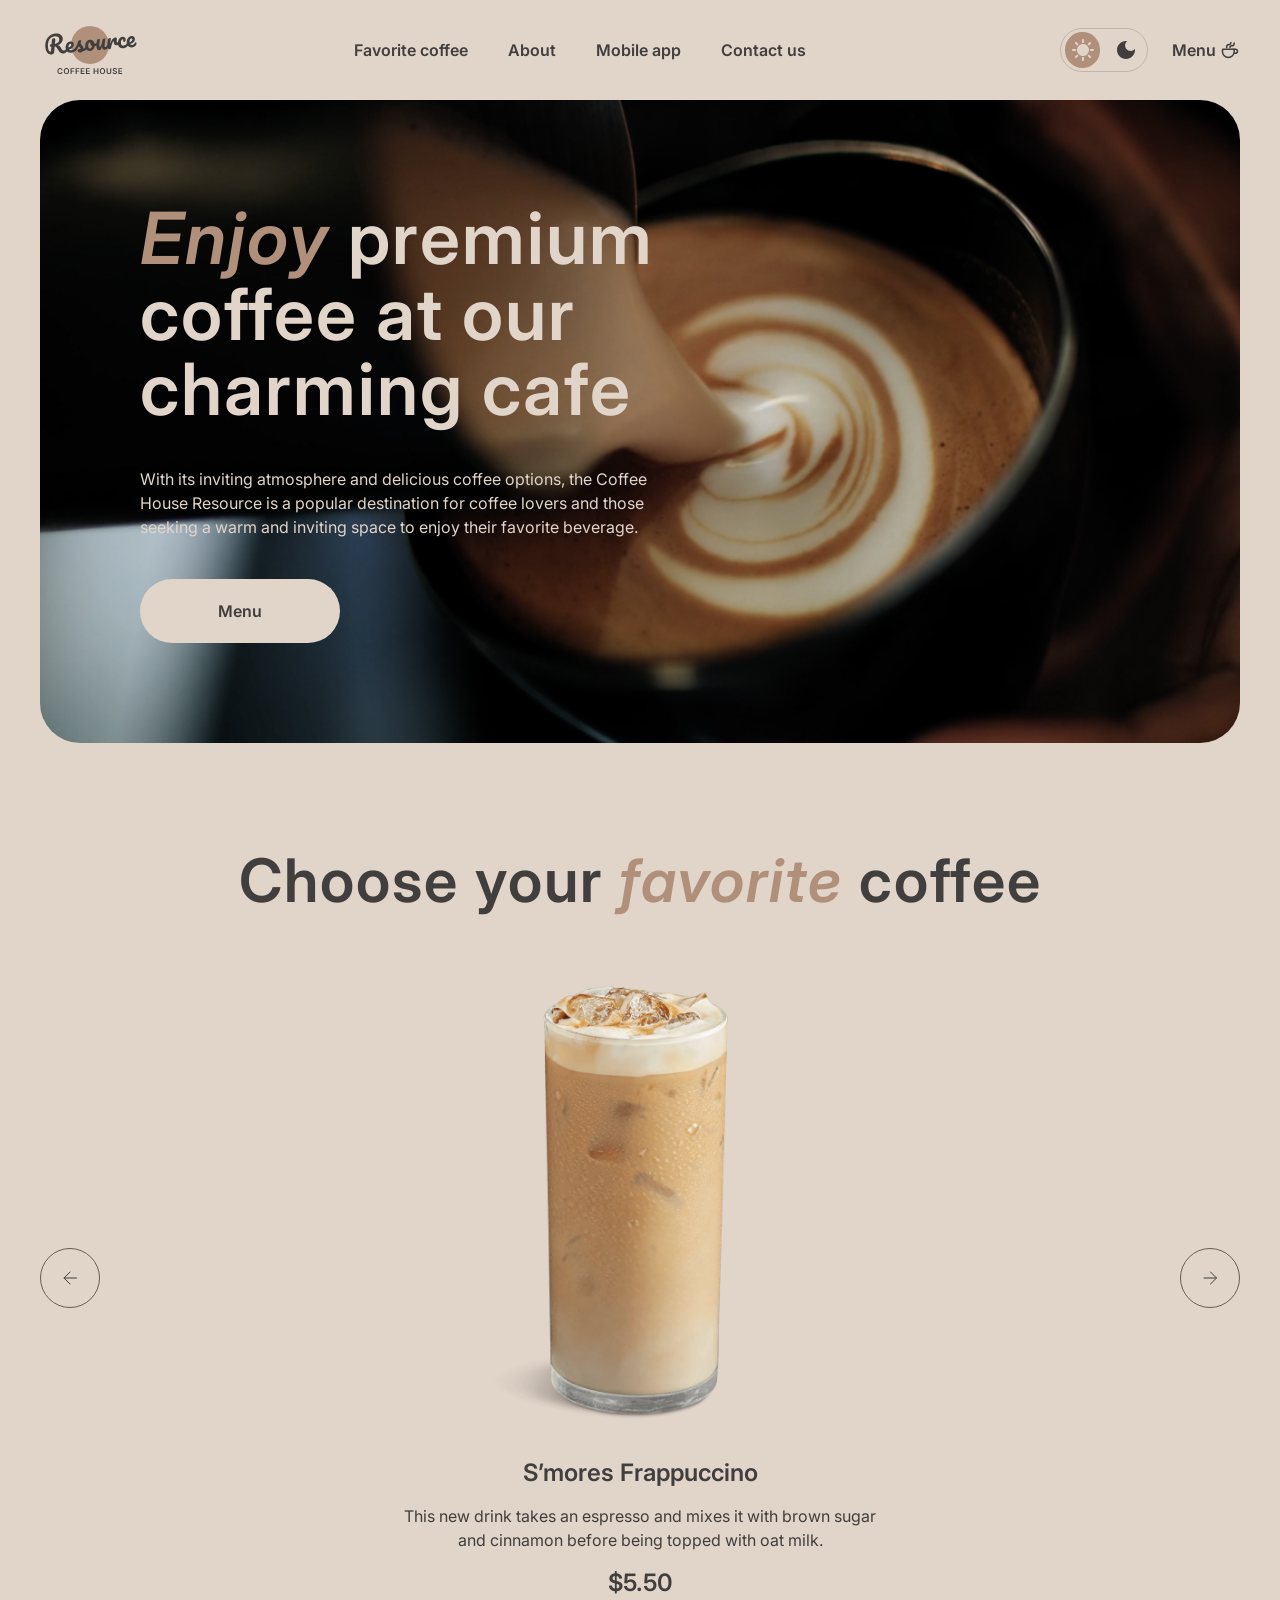
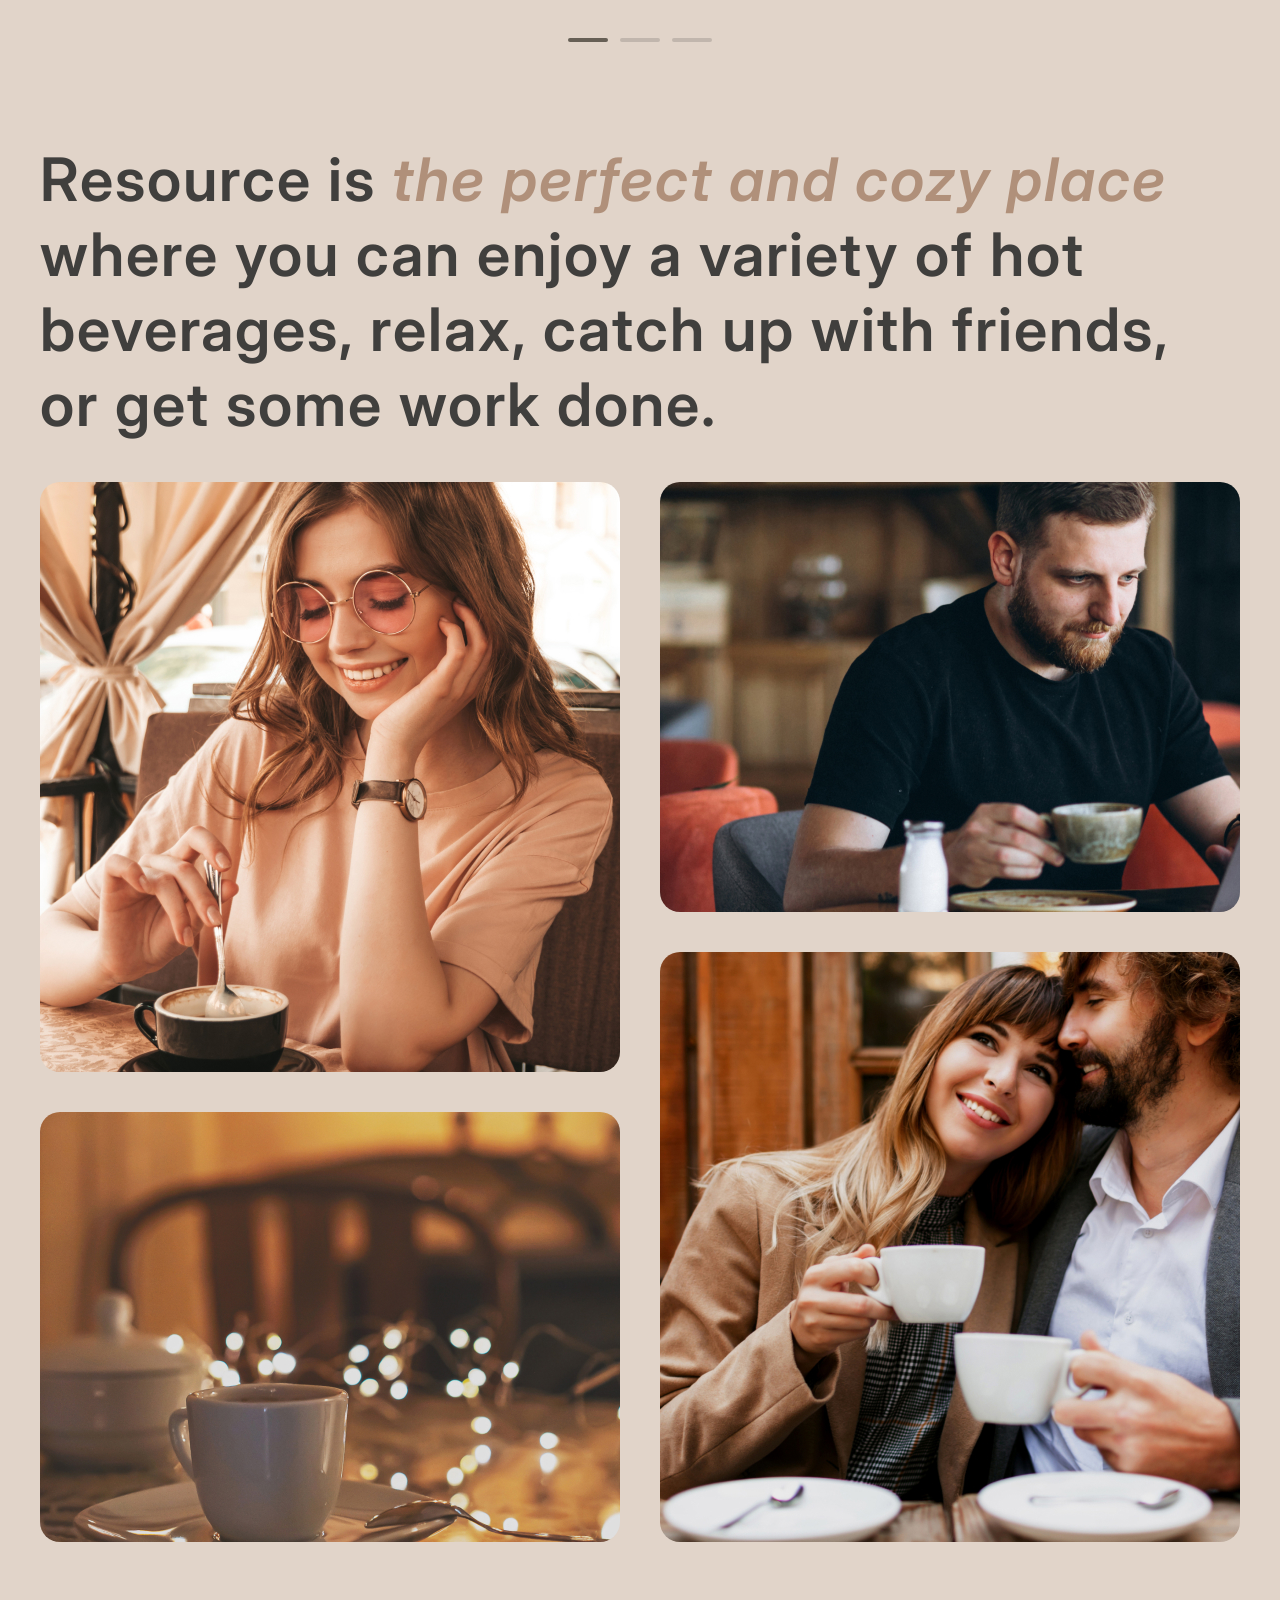
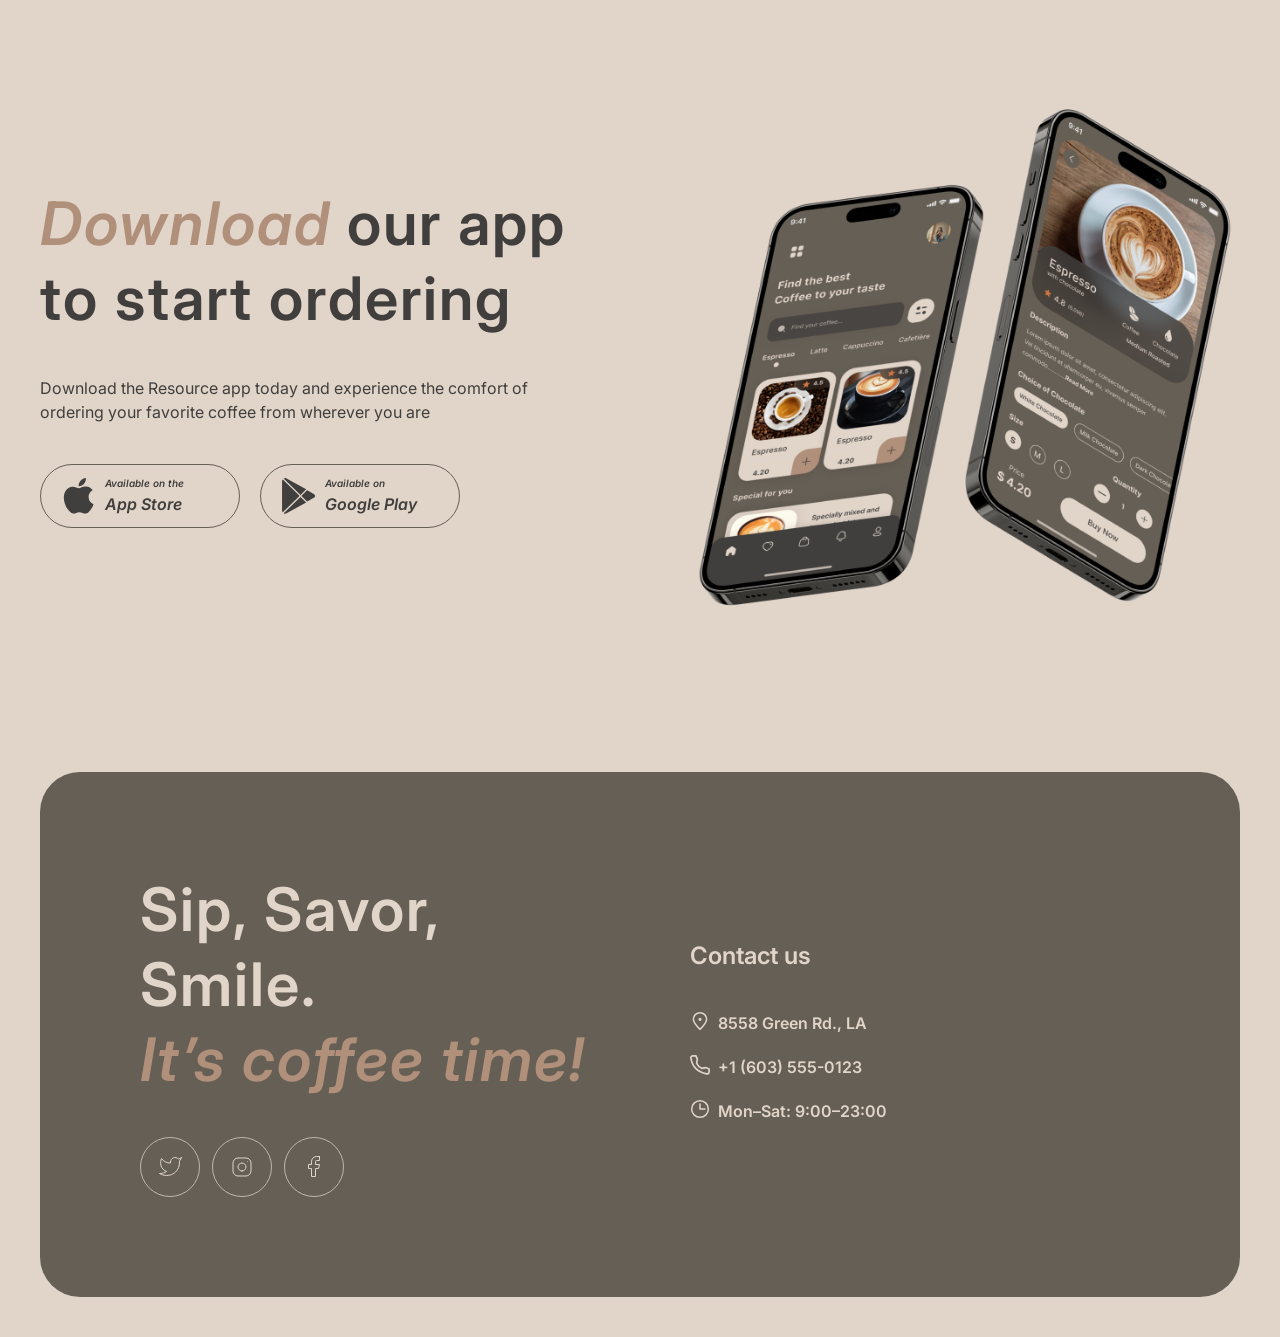
==== commit fb9c6fcd: "feat: implement theme switcher" ====
--- a/index.html
+++ b/index.html
@@ -9,10 +9,12 @@
     <link rel="stylesheet" href="css/general.css">
     <link rel="stylesheet" href="css/main.css">
     <link rel="stylesheet" href="css/hover.css">
+    <link rel="stylesheet" href="css/theme-switch.css">
+    <link rel="icon" href="images/logo.svg" type="image/svg+xml">
     <title>Coffee House</title>
 </head>
-<body>
-    <div class="container light-theme">
+<body class="light-theme">
+    <div class="container">
         <header>
             <a class="logo" href="#">
                 <img src="images/logo.svg" alt="Coffee House logo">
@@ -41,7 +43,12 @@
                 <div class="coffee-menu">
                     <a class="action" href="menu.html">
                         <p class="action">Menu</p>
-                        <img src="images/coffee-cup.svg" alt="coffee cup icon">
+                        <svg width="20" height="20" viewBox="0 0 20 20" fill="none" xmlns="http://www.w3.org/2000/svg">
+                            <path d="M14.167 9.76667V11.6667C14.167 14.8883 11.5553 17.5 8.33366 17.5C5.112 17.5 2.50033 14.8883 2.50033 11.6667V9.76667C2.50033 9.4353 2.76896 9.16667 3.10033 9.16667H13.567C13.8984 9.16667 14.167 9.4353 14.167 9.76667Z" stroke="currentColor" stroke-width="1.5" stroke-linecap="round" stroke-linejoin="round"/>
+                            <path d="M10.0003 7.50008C10.0003 6.66675 10.5956 5.83341 11.786 5.83341C13.101 5.83341 14.167 4.76743 14.167 3.45246V2.91675" stroke="currentColor" stroke-width="1.5" stroke-linecap="round" stroke-linejoin="round"/>
+                            <path d="M6.66634 7.5V7.08333C6.66634 5.70262 7.78563 4.58333 9.16634 4.58333C10.0868 4.58333 10.833 3.83714 10.833 2.91667V2.5" stroke="currentColor" stroke-width="1.5" stroke-linecap="round" stroke-linejoin="round"/>
+                            <path d="M13.333 9.16675H15.4163C16.5669 9.16675 17.4997 10.0995 17.4997 11.2501C17.4997 12.4007 16.5669 13.3334 15.4163 13.3334H14.1663" stroke="currentColor" stroke-width="1.5" stroke-linecap="round" stroke-linejoin="round"/>
+                        </svg>
                     </a>
                 </div>
                 <div class="burger-menu">
@@ -89,14 +96,14 @@
                         </button>
                     </div>
                     <div class="controls">
+                        <svg class="active" width="40" height="4" viewBox="0 0 40 4" fill="none" xmlns="http://www.w3.org/2000/svg">
+                            <rect width="40" height="4" rx="2"/>
+                        </svg>
                         <svg width="40" height="4" viewBox="0 0 40 4" fill="none" xmlns="http://www.w3.org/2000/svg">
-                            <rect width="40" height="4" rx="2" fill="#665F55"/>
+                            <rect width="40" height="4" rx="2"/>
                         </svg>
                         <svg width="40" height="4" viewBox="0 0 40 4" fill="none" xmlns="http://www.w3.org/2000/svg">
-                            <rect width="40" height="4" rx="2" fill="#C1B6AD"/>
-                        </svg>
-                        <svg width="40" height="4" viewBox="0 0 40 4" fill="none" xmlns="http://www.w3.org/2000/svg">
-                            <rect width="40" height="4" rx="2" fill="#C1B6AD"/>
+                            <rect width="40" height="4" rx="2"/>
                         </svg>
                     </div>
                 </div>
@@ -150,23 +157,23 @@
             <div id="contacts-offer" class="contacts-offer">
                 <h2>Sip, Savor, Smile. <br><span>It’s coffee time!</span></h2>
                 <div class="socials">
-                    <button>
+                    <a href="https://x.com/">
                         <svg width="23" height="19" viewBox="0 0 23 19" fill="none" xmlns="http://www.w3.org/2000/svg">
                             <path d="M22.5 0.510056C22.5 0.510056 20.4821 1.70217 19.36 2.04006C18.7577 1.34757 17.9573 0.856748 17.067 0.633982C16.1767 0.411216 15.2395 0.467251 14.3821 0.794509C13.5247 1.12177 12.7884 1.70446 12.273 2.46377C11.7575 3.22309 11.4877 4.12239 11.5 5.04006V6.04006C9.74263 6.08562 8.00127 5.69587 6.43101 4.9055C4.86074 4.11513 3.51032 2.94869 2.5 1.51006C2.5 1.51006 -1.5 10.5101 7.5 14.5101C5.44053 15.908 2.98716 16.609 0.5 16.5101C9.5 21.5101 20.5 16.5101 20.5 5.01006C20.4991 4.73151 20.4723 4.45365 20.42 4.18006C21.4406 3.17355 22.5 0.510056 22.5 0.510056Z" stroke="currentColor" stroke-linecap="round" stroke-linejoin="round"/>
                         </svg>
-                    </button>
-                    <button>
+                    </a>
+                    <a href="https://instagram.com">
                         <svg width="24" height="24" viewBox="0 0 24 24" fill="none" xmlns="http://www.w3.org/2000/svg">
                             <path d="M12 16C14.2091 16 16 14.2091 16 12C16 9.79086 14.2091 8 12 8C9.79086 8 8 9.79086 8 12C8 14.2091 9.79086 16 12 16Z" stroke="currentColor" stroke-linecap="round" stroke-linejoin="round"/>
                             <path d="M3 16V8C3 5.23858 5.23858 3 8 3H16C18.7614 3 21 5.23858 21 8V16C21 18.7614 18.7614 21 16 21H8C5.23858 21 3 18.7614 3 16Z" stroke="currentColor"/>
                             <path d="M17.5 6.51L17.51 6.49889" stroke="currentColor" stroke-linecap="round" stroke-linejoin="round"/>
                         </svg>
-                    </button>
-                    <button>
+                    </a>
+                    <a href="https://facebook.com">
                         <svg width="12" height="21" viewBox="0 0 12 21" fill="none" xmlns="http://www.w3.org/2000/svg">
                             <path d="M11.5 0.5H8.5C7.17392 0.5 5.90215 1.02678 4.96447 1.96447C4.02678 2.90215 3.5 4.17392 3.5 5.5V8.5H0.5V12.5H3.5V20.5H7.5V12.5H10.5L11.5 8.5H7.5V5.5C7.5 5.23478 7.60536 4.98043 7.79289 4.79289C7.98043 4.60536 8.23478 4.5 8.5 4.5H11.5V0.5Z" stroke="currentColor" stroke-linecap="round" stroke-linejoin="round"/>
                         </svg>
-                    </button>
+                    </a>
                 </div>
             </div>
             <div class="contacts-info">
@@ -174,19 +181,20 @@
                 <div class="contacts">
                     <div class="contact-item">
                         <img src="images/pin.svg" alt="location icon">
-                        <p class="action">8558 Green Rd.,  LA</p>
+                        <a class="action" href="https://www.google.com/maps/search/8558+Green+Rd,+Slidell,+LA,+%D0%A1%D0%A8%D0%90/@30.2691856,-89.8079256,7402m/data=!3m2!1e3!4b1?authuser=0&entry=ttu&g_ep=EgoyMDI2MDkxNi4wIKXMDSoASAFQAw%3D%3D">8558 Green Rd.,  LA</a>
                     </div>
                     <div class="contact-item">
                         <img src="images/tel.svg" alt="phone icon">
-                        <p class="action">+1 (603) 555-0123</p>
+                        <a class="action" href="tel:+16035550123">+1 (603) 555-0123</a>
                     </div>
                     <div class="contact-item">
                         <img src="images/clock.svg" alt="clock icon">
-                        <p class="action">Mon–Sat: 9:00–23:00</p>
+                        <a class="action" href="#">Mon–Sat: 9:00–23:00</a>
                     </div>
                 </div>
             </div>
         </footer>
     </div>
+    <script src="js/theme-switch.js"></script>
 </body>
 </html>
--- a/css/general.css
+++ b/css/general.css
@@ -122,20 +122,6 @@
     flex-direction: column;
     padding: 20px 40px 40px;
 }
-
-.container.light-theme {
-    background-color: var(--bg-page);
-    color: var(--text-primary);
-}
-
-.container.light-theme span {
-    color: var(--text-accent);
-    font-style: Italic;
-}
-
-.container.light-theme .hero, .container.light-theme footer {
-    color: var(--text-inverse);
-}
 /* End of Container Styles */
 
 /* Header Styles */
@@ -177,7 +163,6 @@
     width: 88px;
     height: 44px;
     
-    border: 1px solid var(--border-primary);
     border-radius: 100px;
 }
 
@@ -194,11 +179,8 @@
     cursor: pointer;
 }
 
-.light.active {
-    background-color: var(--text-accent);
-}
-.light.active > svg {
-    fill: var(--text-inverse);
+.light > svg {
+    fill: var(--dark-text-primary);
 }
 .dark > svg {
     fill: var(--text-primary);
@@ -234,8 +216,6 @@
     padding: 100px;
     border-radius: 40px;
     gap: 100px;
-
-    background-color: var(--bg-container);
 }
 
 .contacts-offer {
@@ -251,7 +231,7 @@
     gap: 12px;
 }
 
-.socials button {
+.socials a {
     display: flex;
     align-items: center;
     justify-content: center;
@@ -260,14 +240,8 @@
     height: 60px;
 
     border-radius: 100px;
-    border: 1px solid var(--border-primary);
-
-    background-color: var(--bg-container);
+    
     cursor: pointer;
-}
-
-.socials svg {
-    color: var(--text-inverse);
 }
 
 .contacts-info {
@@ -304,7 +278,6 @@
         width: 44px;
         height: 44px;
 
-        border: 1px solid var(--border-inverse);
         border-radius: 100px;
     }
 
@@ -334,7 +307,7 @@
     /* End of Responsive Footer Styles for Medium Screens */
 }
 
-@media (max-width: 380px) {
+@media (max-width: 515px) {
     /* Responsive Text for Extra Small Screens */
     h1 {
         font-size: 42px;
--- a/css/main.css
+++ b/css/main.css
@@ -40,8 +40,6 @@
     border-radius: 100px;
     border: none;
 
-    background-color: var(--bg-page);
-    color: var(--text-primary);
     cursor: pointer;
 }
 
@@ -105,8 +103,6 @@
     width: 60px;
     height: 60px;
     border-radius: 100px;
-    border: 1px solid var(--border-inverse);
-    background-color: var(--bg-page);
     cursor: pointer;
 }
 
@@ -199,7 +195,6 @@
     padding: 12px 20px;
     gap: 8px;
 
-    border: 1px solid var(--border-inverse);
     border-radius: 100px;
 }
 
@@ -207,14 +202,6 @@
     display: flex;
     flex-direction: column;
     gap: 2px;
-}
-
-.buttons > a > .text > span {
-    color: var(--text-primary);
-}
-
-.buttons > a > svg {
-    fill: var(--text-primary);
 }
 
 .mobile-app-image {
@@ -270,7 +257,7 @@
     /* End of Responsive Mobile App Section */
 }
 
-@media (max-width: 380px) {
+@media (max-width: 515px) {
     /* Responsive Hero Section for Extra Small Screens */
     .hero {
         padding: 60px 16px;
--- a/css/hover.css
+++ b/css/hover.css
@@ -1,4 +1,8 @@
 @media (hover: hover) {
+    * {
+        transition: all 0.3s ease;
+    }
+
     /* Styles for devices that support hover */
     nav > ul > li:hover, .coffee-menu a:hover {
         box-shadow: inset 0 -2px 0 var(--text-primary);
@@ -8,6 +12,12 @@
         background-color: var(--dark-border-primary);
     }
     .dark:hover > svg {
+        fill: var(--text-inverse);
+    }
+    .light:hover {
+        background-color: var(--text-accent);
+    }
+    .light:hover > svg {
         fill: var(--text-inverse);
     }
 
@@ -25,21 +35,31 @@
     .mobile-app-offer a:hover {
         background-color: var(--bg-container);
     }
-    .mobile-app-offer a:hover span {
+    .mobile-app-offer .buttons a:hover span {
         color: var(--text-inverse);
     }
-    .mobile-app-offer a:hover > svg {
+    .mobile-app-offer .buttons a:hover svg {
         fill: var(--text-inverse);
     }
 
-    .socials button:hover {
+    .socials a:hover {
         background-color: var(--text-inverse);
     }
-    .socials button:hover > svg {
+    .socials a:hover svg {
         color: var(--text-primary);
     }
 
-    .contact-item:hover p {
+    .contact-item:hover a {
         box-shadow: inset 0 -2px 0 var(--text-inverse);
     }
+
+    .menu-tabs button:hover {
+    background-color: var(--bg-container);
+    }
+    .menu-tabs button:hover .tab-text {
+        color: var(--text-inverse);
+    }
+    .menu-tabs button:hover .tab-icon {
+        background-color: var(--bg-page);
+    }
 }
--- a/css/theme-switch.css
+++ b/css/theme-switch.css
@@ -0,0 +1,234 @@
+/* Theme switch styles */
+.light.active {
+    background-color: var(--text-accent);
+}
+.light.active > svg {
+    fill: var(--text-inverse);
+}
+.dark.active {
+    background-color: var(--dark-border-primary);
+}
+.dark.active > svg {
+    fill: var(--text-inverse);
+}
+/* End of theme switch styles */
+
+/* Light theme styles */
+body.light-theme {
+    background-color: var(--bg-page);
+}
+
+body.light-theme .container {
+    color: var(--text-primary);
+}
+
+body.light-theme span {
+    color: var(--text-accent);
+    font-style: Italic;
+}
+
+body.light-theme .theme-switch {
+    border: 1px solid var(--border-primary);
+}
+
+body.light-theme .coffee-menu svg {
+    color: var(--text-primary);
+}
+
+body.light-theme .burger-menu {
+    border: 1px solid var(--border-inverse);
+}
+
+body.light-theme .hero {
+    color: var(--text-inverse);
+}
+
+body.light-theme .hero-offer > a {
+    background-color: var(--bg-page);
+    color: var(--text-primary);
+}
+
+body.light-theme .prev, body.light-theme .next {
+    border: 1px solid var(--border-inverse);
+    background-color: var(--bg-page);
+}
+
+body.light-theme .prev > svg, body.light-theme .next > svg {
+    color: var(--text-primary);
+}
+
+body.light-theme .controls svg.active {
+    fill: var(--border-inverse);
+}
+
+body.light-theme .controls svg {
+    fill: var(--border-primary);
+}
+
+body.light-theme .buttons a {
+    border: 1px solid var(--border-inverse);
+}
+
+body.light-theme .buttons a span {
+    color: var(--text-primary);
+}
+
+body.light-theme .buttons a svg {
+    fill: var(--text-primary);
+}
+
+body.light-theme footer {
+    background-color: var(--bg-container);
+    color: var(--text-inverse);
+}
+
+body.light-theme .socials a {
+    border: 1px solid var(--border-primary);
+    background-color: var(--bg-container);
+}
+
+body.light-theme .socials svg {
+    color: var(--text-inverse);
+}
+/* End of light theme styles */
+
+/* Dark theme styles */
+body.dark-theme {
+    background-color: var(--dark-bg-page);
+}
+
+body.dark-theme .container {
+    color: var(--dark-text-primary);
+}
+
+body.dark-theme span {
+    color: var(--dark-text-accent);
+    font-style: Italic;
+}
+
+body.dark-theme .theme-switch {
+    border: 1px solid var(--dark-border-primary);
+}
+
+body.dark-theme .coffee-menu svg {
+    color: var(--dark-text-primary);
+}
+
+body.dark-theme .burger-menu {
+    border: 1px solid var(--dark-border-inverse);
+}
+
+body.dark-theme .hero {
+    color: var(--dark-text-inverse);
+}
+
+body.dark-theme .hero-offer > a {
+    background-color: var(--dark-bg-page);
+    color: var(--dark-text-primary);
+}
+
+body.dark-theme .prev, body.dark-theme .next {
+    border: 1px solid var(--dark-border-inverse);
+    background-color: var(--dark-bg-page);
+}
+
+body.dark-theme .prev > svg, body.dark-theme .next > svg {
+    color: var(--dark-text-primary);
+}
+
+body.dark-theme .controls svg.active {
+    fill: var(--dark-border-inverse);
+}
+
+body.dark-theme .controls svg {
+    fill: var(--dark-border-primary);
+}
+
+body.dark-theme .buttons a {
+    border: 1px solid var(--dark-border-inverse);
+}
+
+body.dark-theme .buttons a span {
+    color: var(--dark-text-primary);
+}
+
+body.dark-theme .buttons a svg {
+    fill: var(--dark-text-primary);
+}
+
+body.dark-theme footer {
+    background-color: var(--dark-bg-container);
+    color: var(--dark-text-inverse);
+}
+
+body.dark-theme .socials a {
+    border: 1px solid var(--dark-border-primary);
+    background-color: var(--dark-bg-container);
+}
+
+body.dark-theme .socials svg {
+    color: var(--dark-text-inverse);
+}
+/* End of dark theme styles */
+
+/* Menu light theme styles */
+body.light-theme .menu-tabs button {
+    border: 1px solid var(--border-primary);
+    color: var(--text-primary);
+}
+
+body.light-theme .tab-icon {
+    background-color: var(--border-primary);
+}
+
+body.light-theme .menu-tabs button.active {
+    border-color: var(--bg-container);
+    background-color: var(--bg-container);
+}
+body.light-theme .menu-tabs button.active .tab-text {
+    color: var(--text-inverse);
+}
+body.light-theme .menu-tabs button.active .tab-icon {
+    background-color: var(--bg-page);
+}
+
+body.light-theme .menu-item {
+    border: 1px solid var(--border-primary);
+}
+
+body.light-theme .load-more {
+    border: 1px solid var(--border-primary);
+    background-color: var(--bg-page);
+}
+/* End of menu light theme styles */
+
+/* Menu dark theme styles */
+body.dark-theme .menu-tabs button {
+    border: 1px solid var(--dark-border-primary);
+    color: var(--dark-text-primary);
+}
+
+body.dark-theme .tab-icon {
+    background-color: var(--dark-border-primary);
+}
+
+body.dark-theme .menu-tabs button.active {
+    border-color: var(--dark-bg-container);
+    background-color: var(--dark-bg-container);
+}
+body.dark-theme .menu-tabs button.active .tab-text {
+    color: var(--dark-text-inverse);
+}
+body.dark-theme .menu-tabs button.active .tab-icon {
+    background-color: var(--dark-bg-page);
+}
+
+body.dark-theme .menu-item {
+    border: 1px solid var(--dark-border-primary);
+}
+
+body.dark-theme .load-more {
+    border: 1px solid var(--dark-border-primary);
+    background-color: var(--dark-bg-page);
+}
+/* End of menu dark theme styles */
